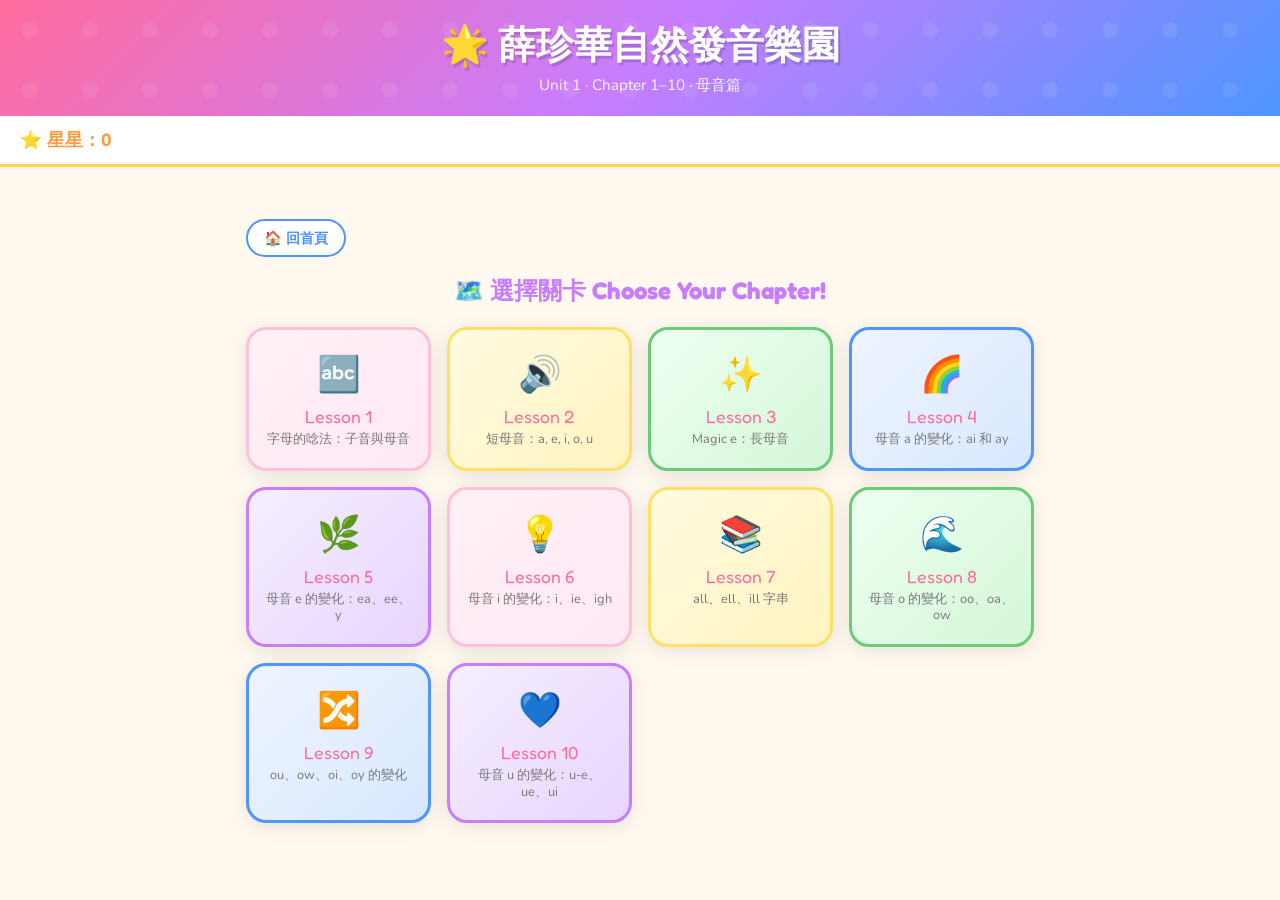
==== ch1-10.html @ bdc43578 "Add files via upload" ====
<!DOCTYPE html>
<html lang="zh-TW">
<head>
<meta charset="UTF-8">
<meta name="viewport" content="width=device-width, initial-scale=1.0">
<title>Unit 1 · Ch1–10 · 薛珍華自然發音</title>
<link href="https://fonts.googleapis.com/css2?family=Nunito:wght@400;600;700;800;900&family=Fredoka+One&display=swap" rel="stylesheet">
<link rel="stylesheet" href="style.css">
</head>
<body>
<header>
  <h1>🌟 薛珍華自然發音樂園</h1>
  <p>Unit 1 · Chapter 1–10 · 母音篇</p>
</header>
<div id="progress-bar">
  <span class="star-count">⭐ 星星：<span id="star-num">0</span></span>
  <div class="progress-stars" id="progress-stars"></div>
</div>
<div id="screen-map" class="screen active">
  <div id="lesson-map">
    <a href="index.html" class="home-link">🏠 回首頁</a>
    <h2>🗺️ 選擇關卡 Choose Your Chapter!</h2>
    <div class="lesson-grid" id="lesson-grid"></div>
  </div>
</div>
<div id="screen-lesson" class="screen">
  <a href="index.html" class="home-link">🏠 首頁</a>
  <button class="back-btn" onclick="showMap()">← 返回關卡地圖</button>
  <div id="lesson-content"></div>
</div>
<script src="data_xue_ch1_10.js"></script>
<script src="engine_core.js"></script>
</body>
</html>
---- style.css ----
:root {
    --pink: #FF6B9D;
    --yellow: #FFD93D;
    --green: #6BCB77;
    --blue: #4D96FF;
    --purple: #C77DFF;
    --orange: #FF9A3C;
    --bg: #FFF9F0;
    --card: #FFFFFF;
    --text: #3A3A5C;
    --light: #F0F4FF;
    --shadow: 0 4px 20px rgba(0,0,0,0.1);
    --radius: 20px;
  }

  * { box-sizing: border-box; margin: 0; padding: 0; }

  body {
    font-family: 'Nunito', sans-serif;
    background: var(--bg);
    color: var(--text);
    min-height: 100vh;
    overflow-x: hidden;
  }

  /* ── Header ── */
  header {
    background: linear-gradient(135deg, #FF6B9D 0%, #C77DFF 50%, #4D96FF 100%);
    padding: 20px 24px;
    text-align: center;
    position: relative;
    overflow: hidden;
  }
  header::before {
    content: '';
    position: absolute; inset: 0;
    background: url("data:image/svg+xml,%3Csvg width='60' height='60' viewBox='0 0 60 60' xmlns='http://www.w3.org/2000/svg'%3E%3Cg fill='none' fill-rule='evenodd'%3E%3Cg fill='%23ffffff' fill-opacity='0.08'%3E%3Ccircle cx='30' cy='30' r='8'/%3E%3C/g%3E%3C/g%3E%3C/svg%3E") repeat;
  }
  header h1 {
    font-family: 'Fredoka One', cursive;
    font-size: clamp(1.6rem, 5vw, 2.4rem);
    color: white;
    text-shadow: 2px 3px 0 rgba(0,0,0,0.15);
    position: relative;
  }
  header p {
    color: rgba(255,255,255,0.9);
    font-size: 0.95rem;
    margin-top: 4px;
    position: relative;
  }

  /* ── Stars / Progress ── */
  #progress-bar {
    background: white;
    padding: 12px 20px;
    display: flex;
    align-items: center;
    gap: 10px;
    border-bottom: 3px solid var(--yellow);
    flex-wrap: wrap;
  }
  .star-count { font-size: 1.1rem; font-weight: 800; color: var(--orange); }
  .progress-stars { display: flex; gap: 4px; flex-wrap: wrap; }
  .star { font-size: 1.3rem; filter: grayscale(1); transition: all 0.3s; }
  .star.earned { filter: none; transform: scale(1.1); }

  /* ── Lesson Map ── */
  #lesson-map {
    padding: 28px 20px;
    max-width: 900px;
    margin: 0 auto;
  }
  #lesson-map h2 {
    font-family: 'Fredoka One', cursive;
    font-size: 1.5rem;
    color: var(--purple);
    margin-bottom: 20px;
    text-align: center;
  }
  .lesson-grid {
    display: grid;
    grid-template-columns: repeat(auto-fill, minmax(160px, 1fr));
    gap: 16px;
  }
  .lesson-card {
    background: var(--card);
    border-radius: var(--radius);
    padding: 20px 16px;
    text-align: center;
    cursor: pointer;
    border: 3px solid transparent;
    box-shadow: var(--shadow);
    transition: all 0.25s cubic-bezier(.34,1.56,.64,1);
    position: relative;
    overflow: hidden;
  }
  .lesson-card:hover { transform: translateY(-6px) scale(1.03); }
  .lesson-card.locked { opacity: 0.5; cursor: not-allowed; }
  .lesson-card.done { border-color: var(--green); }
  .lesson-card .lesson-emoji { font-size: 2.2rem; display: block; margin-bottom: 8px; }
  .lesson-card .lesson-num {
    font-family: 'Fredoka One', cursive;
    font-size: 1.1rem;
    color: var(--pink);
  }
  .lesson-card .lesson-title { font-size: 0.8rem; color: #777; margin-top: 4px; line-height: 1.3; }
  .lesson-card .done-badge {
    position: absolute; top: 8px; right: 8px;
    font-size: 1rem;
  }
  .lesson-card[data-color="0"] { background: linear-gradient(135deg, #fff0f6, #ffe8f5); border-color: #ffc0d9; }
  .lesson-card[data-color="1"] { background: linear-gradient(135deg, #fffbe0, #fff3c0); border-color: #ffe066; }
  .lesson-card[data-color="2"] { background: linear-gradient(135deg, #edfff0, #d4f7d9); border-color: #6bcb77; }
  .lesson-card[data-color="3"] { background: linear-gradient(135deg, #eef4ff, #d9e8ff); border-color: #4d96ff; }
  .lesson-card[data-color="4"] { background: linear-gradient(135deg, #f5eeff, #e8d5ff); border-color: #c77dff; }

  /* ── Screen: Lesson Intro ── */
  .screen { display: none; max-width: 860px; margin: 0 auto; padding: 24px 16px; }
  .screen.active { display: block; }

  .back-btn {
    background: white;
    border: 2.5px solid var(--pink);
    color: var(--pink);
    font-family: 'Nunito', sans-serif;
    font-weight: 800;
    font-size: 0.95rem;
    padding: 8px 18px;
    border-radius: 50px;
    cursor: pointer;
    margin-bottom: 20px;
    transition: all 0.2s;
    display: inline-flex;
    align-items: center;
    gap: 6px;
  }
  .back-btn:hover { background: var(--pink); color: white; }

  .lesson-header {
    text-align: center;
    margin-bottom: 28px;
  }
  .lesson-header .big-emoji { font-size: 3.5rem; }
  .lesson-header h2 {
    font-family: 'Fredoka One', cursive;
    font-size: 2rem;
    background: linear-gradient(135deg, var(--pink), var(--purple));
    -webkit-background-clip: text;
    -webkit-text-fill-color: transparent;
    margin: 8px 0 4px;
  }
  .lesson-header p { color: #888; font-size: 0.9rem; }

  /* ── Topic Tabs ── */
  .topic-tabs {
    display: flex;
    gap: 10px;
    flex-wrap: wrap;
    justify-content: center;
    margin-bottom: 24px;
  }
  .topic-tab {
    padding: 10px 20px;
    border-radius: 50px;
    border: 2.5px solid #e0e0e0;
    background: white;
    cursor: pointer;
    font-family: 'Nunito', sans-serif;
    font-weight: 700;
    font-size: 0.9rem;
    transition: all 0.2s;
    color: #666;
  }
  .topic-tab.active, .topic-tab:hover {
    border-color: var(--pink);
    background: var(--pink);
    color: white;
  }

  /* ── Rule Box ── */
  .rule-box {
    background: linear-gradient(135deg, #fff9e6, #fff3cc);
    border: 3px solid var(--yellow);
    border-radius: var(--radius);
    padding: 18px 20px;
    margin-bottom: 24px;
  }
  .rule-box h3 {
    font-family: 'Fredoka One', cursive;
    font-size: 1.1rem;
    color: #b07800;
    margin-bottom: 10px;
    display: flex;
    align-items: center;
    gap: 8px;
  }
  .rule-box ul { list-style: none; }
  .rule-box ul li {
    padding: 5px 0;
    padding-left: 24px;
    position: relative;
    font-size: 0.92rem;
    line-height: 1.6;
    color: var(--text);
  }
  .rule-box ul li::before { content: '✏️'; position: absolute; left: 0; }

  /* ── Word Cards ── */
  .words-section h3 {
    font-family: 'Fredoka One', cursive;
    font-size: 1.2rem;
    color: var(--blue);
    margin-bottom: 14px;
    display: flex;
    align-items: center;
    gap: 8px;
  }
  .words-grid {
    display: grid;
    grid-template-columns: repeat(auto-fill, minmax(140px, 1fr));
    gap: 14px;
    margin-bottom: 28px;
  }
  .word-card {
    background: white;
    border-radius: 16px;
    padding: 14px 10px;
    text-align: center;
    box-shadow: 0 3px 12px rgba(0,0,0,0.08);
    cursor: pointer;
    border: 2.5px solid transparent;
    transition: all 0.2s;
    position: relative;
  }
  .word-card:hover, .word-card:focus {
    border-color: var(--pink);
    transform: translateY(-3px);
    box-shadow: 0 6px 20px rgba(255,107,157,0.2);
  }
  .word-card .word-img {
    width: 80px; height: 80px;
    object-fit: cover;
    border-radius: 10px;
    margin-bottom: 8px;
    background: #f0f0f0;
  }
  .word-card .word-img-placeholder {
    width: 80px; height: 80px;
    border-radius: 10px;
    margin: 0 auto 8px;
    background: linear-gradient(135deg, #f0f0ff, #e8e0ff);
    display: flex;
    align-items: center;
    justify-content: center;
    font-size: 2.5rem;
  }
  .word-card .word-text {
    font-family: 'Fredoka One', cursive;
    font-size: 1.25rem;
    color: var(--text);
    display: block;
    margin-bottom: 3px;
  }
  .word-card .word-highlight {
    color: var(--pink);
  }
  .word-card .word-zh { font-size: 0.78rem; color: #999; }
  .word-card .sound-btn {
    position: absolute; top: 8px; right: 8px;
    background: var(--yellow);
    border: none;
    border-radius: 50%;
    width: 28px; height: 28px;
    font-size: 0.9rem;
    cursor: pointer;
    display: flex;
    align-items: center;
    justify-content: center;
    transition: transform 0.15s;
  }
  .word-card .sound-btn:hover { transform: scale(1.2); }
  .word-card.playing { border-color: var(--green); animation: pulse 0.5s; }
  @keyframes pulse {
    0%, 100% { transform: scale(1); }
    50% { transform: scale(1.05); }
  }

  /* ── Practice Quiz ── */
  .practice-section {
    background: linear-gradient(135deg, #eef4ff, #e8d5ff);
    border-radius: var(--radius);
    padding: 22px;
    margin-bottom: 24px;
  }
  .practice-section h3 {
    font-family: 'Fredoka One', cursive;
    font-size: 1.2rem;
    color: var(--purple);
    margin-bottom: 16px;
    display: flex;
    align-items: center;
    gap: 8px;
  }
  .quiz-feedback { text-align: center; font-size: 1.3rem; font-weight: 800; min-height: 36px; }
  .quiz-choices {
    display: grid;
    grid-template-columns: 1fr 1fr;
    gap: 10px;
    margin-bottom: 14px;
  }
  .quiz-choice {
    padding: 14px;
    background: white;
    border: 2.5px solid #e0e0e0;
    border-radius: 14px;
    font-size: 1.15rem;
    font-weight: 700;
    cursor: pointer;
    transition: all 0.2s;
    text-align: center;
    font-family: 'Fredoka One', cursive;
  }
  .quiz-choice:hover { border-color: var(--blue); background: #eef4ff; }
  .quiz-choice.correct { border-color: var(--green); background: #edfff0; color: var(--green); }
  .quiz-choice.wrong { border-color: var(--pink); background: #fff0f6; color: var(--pink); }
  .quiz-feedback.correct { color: var(--green); }
  .quiz-feedback.wrong { color: var(--pink); }
  .quiz-nav { display: flex; justify-content: center; gap: 12px; margin-top: 12px; }
  .btn-primary {
    background: linear-gradient(135deg, var(--pink), var(--purple));
    color: white;
    border: none;
    border-radius: 50px;
    padding: 12px 28px;
    font-family: 'Nunito', sans-serif;
    font-weight: 800;
    font-size: 1rem;
    cursor: pointer;
    transition: all 0.2s;
    box-shadow: 0 4px 12px rgba(255,107,157,0.3);
  }
  .btn-primary:hover { transform: translateY(-2px); box-shadow: 0 6px 18px rgba(255,107,157,0.4); }
  .btn-secondary {
    background: white;
    color: var(--blue);
    border: 2.5px solid var(--blue);
    border-radius: 50px;
    padding: 12px 28px;
    font-family: 'Nunito', sans-serif;
    font-weight: 800;
    font-size: 1rem;
    cursor: pointer;
    transition: all 0.2s;
  }
  .btn-secondary:hover { background: var(--blue); color: white; }

  /* ── Story Book ── */
  .storybook {
    background: linear-gradient(135deg, #fffbe6, #fff3cc);
    border: 3px solid var(--yellow);
    border-radius: var(--radius);
    padding: 24px;
    margin-top: 10px;
  }
  .storybook h3 {
    font-family: 'Fredoka One', cursive;
    font-size: 1.3rem;
    color: #b07800;
    margin-bottom: 6px;
  }
  .storybook .story-subtitle { font-size: 0.85rem; color: #b07800; margin-bottom: 16px; }
  .story-page {
    background: white;
    border-radius: 14px;
    padding: 18px;
    margin-bottom: 12px;
    border-left: 4px solid var(--yellow);
    cursor: pointer;
    transition: all 0.2s;
  }
  .story-page:hover { transform: translateX(4px); }
  .story-page .story-line {
    font-family: 'Fredoka One', cursive;
    font-size: 1.15rem;
    line-height: 1.8;
    color: var(--text);
  }
  .story-page .story-line .highlight-word {
    color: var(--pink);
    cursor: pointer;
    text-decoration: underline dotted;
  }
  .story-page .story-line .highlight-word:hover { color: var(--purple); }
  .story-page .story-zh {
    font-size: 0.82rem;
    color: #999;
    margin-top: 6px;
    line-height: 1.6;
  }
  .story-read-btn {
    background: var(--orange);
    color: white;
    border: none;
    border-radius: 50px;
    padding: 10px 22px;
    font-family: 'Nunito', sans-serif;
    font-weight: 800;
    cursor: pointer;
    font-size: 0.9rem;
    margin-right: 8px;
    transition: all 0.2s;
  }
  .story-read-btn:hover { background: #e07800; transform: scale(1.05); }

  /* ── Congrats ── */
  .congrats-box {
    text-align: center;
    padding: 28px;
    background: linear-gradient(135deg, #fff0f6, #f5eeff);
    border-radius: var(--radius);
    border: 3px solid var(--purple);
    margin: 20px 0;
    display: none;
  }
  .congrats-box.show { display: block; animation: bounce 0.5s; }
  @keyframes bounce {
    0% { transform: scale(0.7); } 60% { transform: scale(1.08); } 100% { transform: scale(1); }
  }
  .congrats-box .big-star { font-size: 4rem; }
  .congrats-box h3 {
    font-family: 'Fredoka One', cursive;
    font-size: 1.5rem;
    color: var(--purple);
    margin: 10px 0 6px;
  }
  .congrats-box p { color: #666; font-size: 0.9rem; }

  /* ── Phoneme Badge ── */
  .phoneme-badge {
    display: inline-block;
    background: var(--pink);
    color: white;
    font-family: 'Fredoka One', cursive;
    font-size: 1.1rem;
    padding: 4px 14px;
    border-radius: 50px;
    margin: 4px;
    cursor: pointer;
    transition: transform 0.15s;
  }
  .phoneme-badge:hover { transform: scale(1.1); }

  /* ── Responsive ── */
  @media (max-width: 480px) {
    .words-grid { grid-template-columns: repeat(2, 1fr); }
    .quiz-choices { grid-template-columns: 1fr; }
    .quiz-word-display { font-size: 2rem; }
  }

  /* ── Lesson Nav ── */
  .lesson-nav-dots {
    display: flex;
    justify-content: center;
    gap: 8px;
    margin-bottom: 20px;
  }
  .nav-dot {
    width: 32px; height: 32px;
    border-radius: 50%;
    border: 2px solid #ddd;
    background: #f5f5f5;
    cursor: pointer;
    font-weight: 800;
    font-size: 0.85rem;
    transition: all 0.2s;
    display: flex;
    align-items: center;
    justify-content: center;
    color: #aaa;
  }
  .nav-dot.active { background: var(--pink); border-color: var(--pink); color: white; }
  .nav-dot.done { background: var(--green); border-color: var(--green); color: white; }

  /* ── Word Group Boxes (regular vs exceptions) ── */
  .word-group-box {
    border: 3px solid #ddd;
    border-radius: 16px;
    padding: 16px;
    margin-bottom: 18px;
  }
  .word-group-label {
    font-family: 'Fredoka One', cursive;
    font-size: 1.05rem;
    color: var(--text);
    margin-bottom: 4px;
  }
  .word-group-note {
    font-size: 0.82rem;
    color: #777;
    margin-bottom: 12px;
    line-height: 1.5;
  }
  /* Exception cards are wider to accommodate the note */
  .word-card.has-note {
    grid-column: span 2;
    display: flex;
    flex-direction: row;
    align-items: flex-start;
    gap: 12px;
    text-align: left;
    padding: 14px;
  }
  .word-card.has-note .word-img-placeholder,
  .word-card.has-note img.word-img {
    flex-shrink: 0;
  }
  .word-card.has-note .sound-btn {
    position: static;
    margin-left: auto;
    align-self: flex-start;
  }
  .word-exception-note {
    font-size: 0.78rem;
    color: #b07800;
    background: #fffbe6;
    border-radius: 8px;
    padding: 5px 8px;
    margin-top: 5px;
    line-height: 1.5;
  }
  /* img error fallback */
  img.word-img { display: block; }

  /* ── Syllable Break ── */
  .word-syllable {
    display: block;
    font-size: 0.78rem;
    color: var(--blue);
    font-weight: 800;
    letter-spacing: 2px;
    margin-top: 1px;
  }

  /* ── Quiz Image ── */
  .quiz-img-area {
    display: flex;
    align-items: center;
    justify-content: center;
    gap: 18px;
    background: white;
    border-radius: 14px;
    padding: 16px;
    margin-bottom: 12px;
  }
  .quiz-img-placeholder {
    width: 90px; height: 90px;
    border-radius: 12px;
    background: linear-gradient(135deg, #f0f0ff, #e8e0ff);
    display: flex;
    align-items: center;
    justify-content: center;
    font-size: 3rem;
    flex-shrink: 0;
  }
  .quiz-img-placeholder img {
    width: 90px; height: 90px;
    object-fit: cover;
    border-radius: 12px;
  }
  .quiz-word-block {
    text-align: center;
  }
  .quiz-word-display {
    font-family: 'Fredoka One', cursive;
    font-size: 2.4rem;
    color: var(--text);
    letter-spacing: 4px;
    cursor: pointer;
  }
  .quiz-word-display:hover { color: var(--pink); }
  .quiz-hint { font-size: 0.85rem; color: #aaa; margin-top: 4px; }
</style>

/* ── Index Page: Unit Cards ── */
.unit-grid {
  display: grid;
  grid-template-columns: repeat(auto-fill, minmax(220px, 1fr));
  gap: 20px;
  max-width: 900px;
  margin: 0 auto;
  padding: 28px 20px;
}
.unit-card {
  background: white;
  border-radius: var(--radius);
  padding: 24px 20px;
  text-align: center;
  box-shadow: var(--shadow);
  cursor: pointer;
  border: 3px solid #eee;
  transition: all 0.25s cubic-bezier(.34,1.56,.64,1);
  text-decoration: none;
  display: block;
  color: var(--text);
}
.unit-card:hover { transform: translateY(-6px) scale(1.03); border-color: var(--pink); }
.unit-card.locked { opacity: 0.45; cursor: not-allowed; pointer-events: none; }
.unit-card .unit-emoji { font-size: 2.8rem; display: block; margin-bottom: 10px; }
.unit-card .unit-title {
  font-family: 'Fredoka One', cursive;
  font-size: 1.2rem;
  color: var(--pink);
  margin-bottom: 6px;
}
.unit-card .unit-lessons { font-size: 0.82rem; color: #999; }
.unit-card .unit-progress {
  margin-top: 10px;
  height: 6px;
  background: #f0f0f0;
  border-radius: 3px;
  overflow: hidden;
}
.unit-card .unit-progress-bar {
  height: 100%;
  background: linear-gradient(90deg, var(--green), var(--blue));
  border-radius: 3px;
  transition: width 0.5s;
}
.unit-card[data-color="0"] { border-color: #ffc0d9; background: linear-gradient(135deg,#fff0f6,#ffe8f5); }
.unit-card[data-color="1"] { border-color: #ffe066; background: linear-gradient(135deg,#fffbe0,#fff3c0); }
.unit-card[data-color="2"] { border-color: #6bcb77; background: linear-gradient(135deg,#edfff0,#d4f7d9); }
.unit-card[data-color="3"] { border-color: #4d96ff; background: linear-gradient(135deg,#eef4ff,#d9e8ff); }
.unit-card[data-color="4"] { border-color: #c77dff; background: linear-gradient(135deg,#f5eeff,#e8d5ff); }

/* ── Home back link ── */
.home-link {
  display: inline-flex; align-items: center; gap: 6px;
  background: white; border: 2.5px solid var(--blue);
  color: var(--blue); font-weight: 800; font-size: 0.9rem;
  padding: 7px 16px; border-radius: 50px;
  text-decoration: none; margin-bottom: 18px;
  transition: all 0.2s;
}
.home-link:hover { background: var(--blue); color: white; }
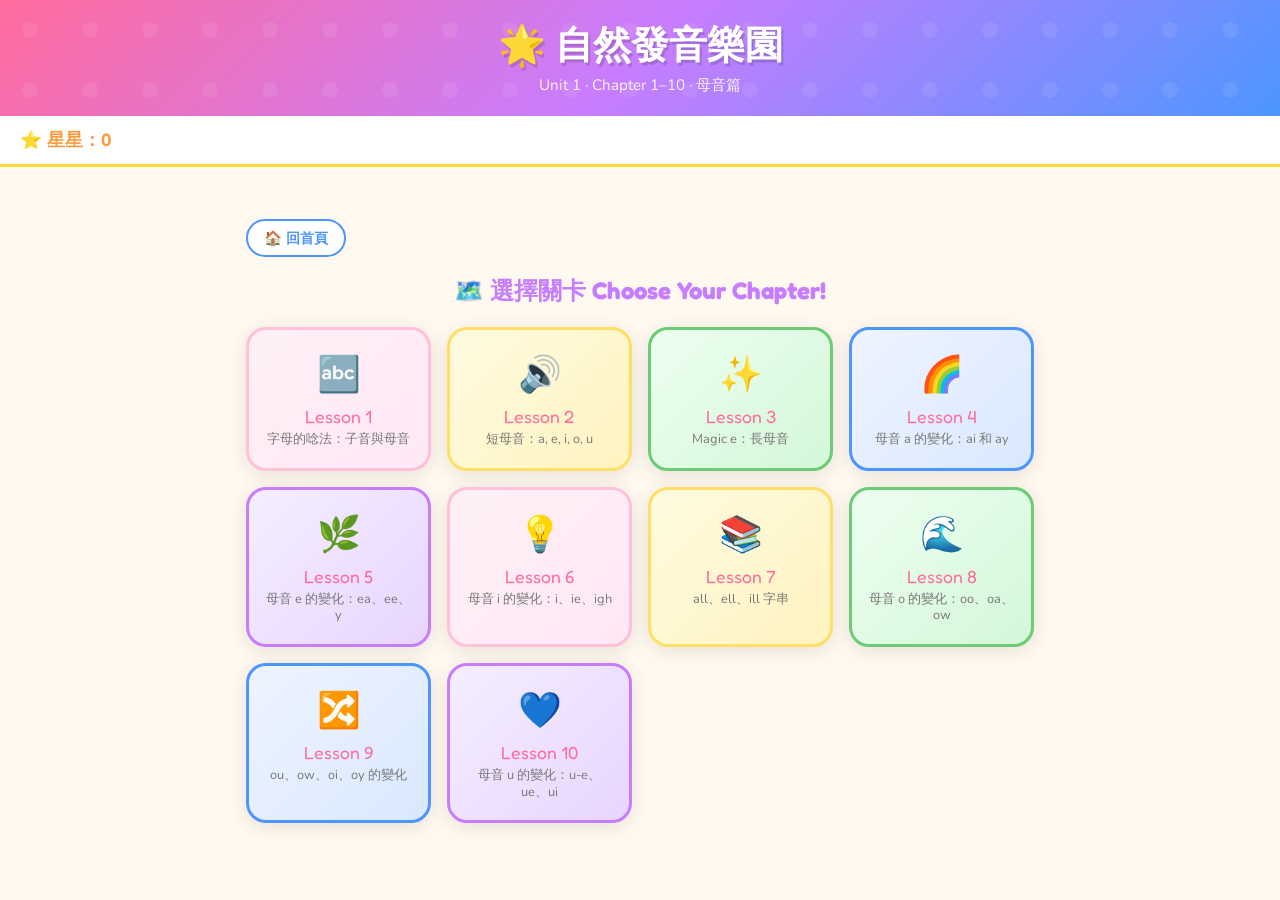
==== commit b3ec9be6: "Update ch1-10.html" ====
--- a/ch1-10.html
+++ b/ch1-10.html
@@ -3,13 +3,13 @@
 <head>
 <meta charset="UTF-8">
 <meta name="viewport" content="width=device-width, initial-scale=1.0">
-<title>Unit 1 · Ch1–10 · 薛珍華自然發音</title>
+<title>Unit 1 · Ch1–10 · 自然發音</title>
 <link href="https://fonts.googleapis.com/css2?family=Nunito:wght@400;600;700;800;900&family=Fredoka+One&display=swap" rel="stylesheet">
 <link rel="stylesheet" href="style.css">
 </head>
 <body>
 <header>
-  <h1>🌟 薛珍華自然發音樂園</h1>
+  <h1>🌟 自然發音樂園</h1>
   <p>Unit 1 · Chapter 1–10 · 母音篇</p>
 </header>
 <div id="progress-bar">
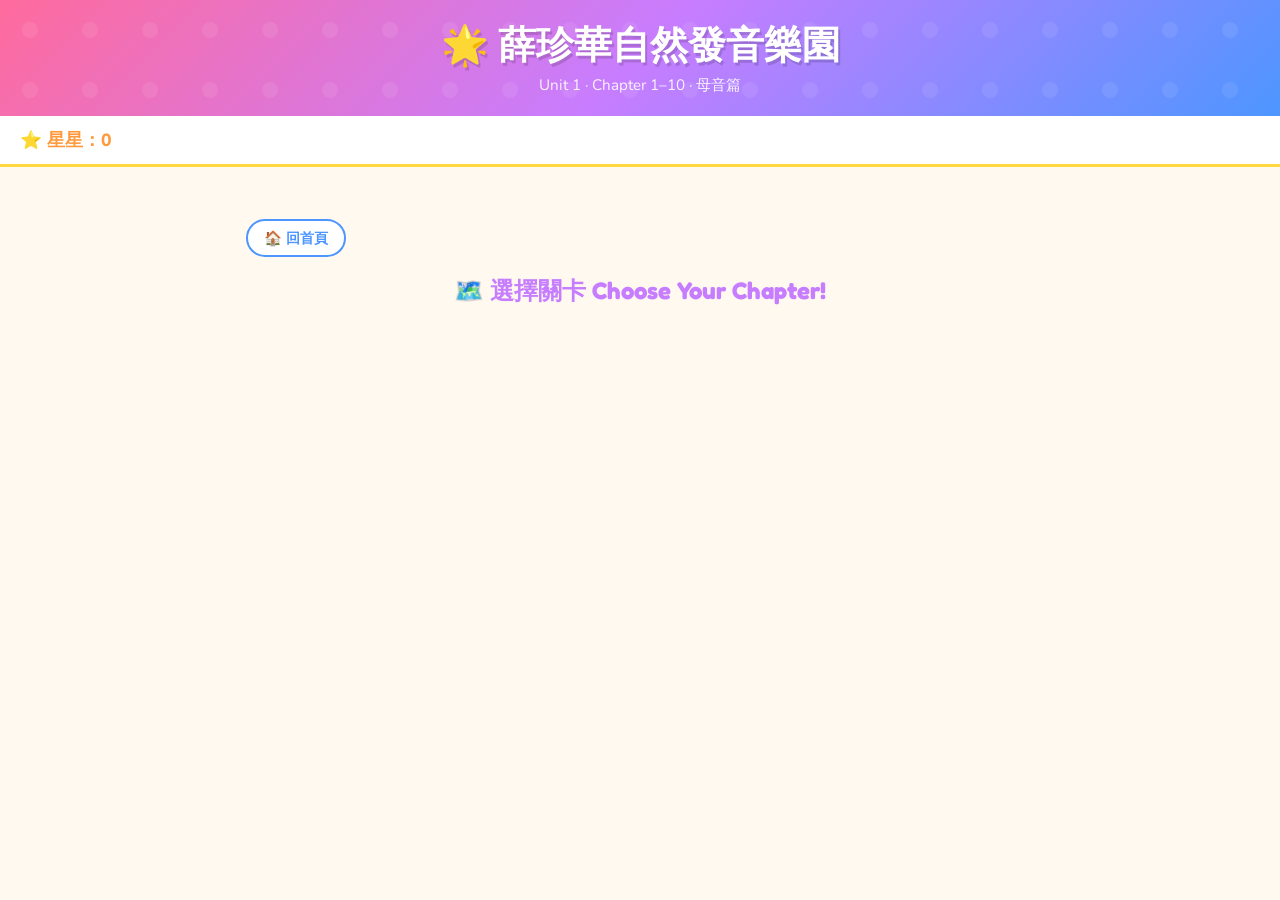
==== commit a63d0f9e: "Add files via upload" ====
--- a/ch1-10.html
+++ b/ch1-10.html
@@ -3,13 +3,13 @@
 <head>
 <meta charset="UTF-8">
 <meta name="viewport" content="width=device-width, initial-scale=1.0">
-<title>Unit 1 · Ch1–10 · 自然發音</title>
+<title>Unit 1 · Ch1–10 · 薛珍華自然發音</title>
 <link href="https://fonts.googleapis.com/css2?family=Nunito:wght@400;600;700;800;900&family=Fredoka+One&display=swap" rel="stylesheet">
 <link rel="stylesheet" href="style.css">
 </head>
 <body>
 <header>
-  <h1>🌟 自然發音樂園</h1>
+  <h1>🌟 薛珍華自然發音樂園</h1>
   <p>Unit 1 · Chapter 1–10 · 母音篇</p>
 </header>
 <div id="progress-bar">
@@ -28,7 +28,8 @@
   <button class="back-btn" onclick="showMap()">← 返回關卡地圖</button>
   <div id="lesson-content"></div>
 </div>
+<script>const STORAGE_KEY="xue_phonics";</script>
 <script src="data_xue_ch1_10.js"></script>
-<script src="engine_core.js"></script>
+<script src="engine_core_v2.js"></script>
 </body>
 </html>
--- a/style.css
+++ b/style.css
@@ -580,6 +580,197 @@
   }
   .quiz-word-display:hover { color: var(--pink); }
   .quiz-hint { font-size: 0.85rem; color: #aaa; margin-top: 4px; }
+
+  /* ── Segmented Speech Display ── */
+  .seg-display {
+    display: flex;
+    align-items: center;
+    justify-content: center;
+    gap: 2px;
+    flex-wrap: wrap;
+    margin: 4px 0;
+    min-height: 24px;
+  }
+  .seg-letter {
+    font-family: 'Fredoka One', cursive;
+    font-size: 1rem;
+    color: var(--blue);
+    padding: 2px 4px;
+    border-radius: 4px;
+    transition: all 0.2s;
+  }
+  .seg-letter.seg-active {
+    background: var(--yellow);
+    color: var(--text);
+    transform: scale(1.3);
+  }
+  .seg-dash {
+    color: #ccc;
+    font-size: 0.8rem;
+  }
+
+  /* ── Phoneme Buttons ── */
+  .phoneme-row {
+    display: flex;
+    align-items: center;
+    justify-content: center;
+    gap: 3px;
+    flex-wrap: wrap;
+    margin: 5px 0 2px;
+  }
+  .ph-btn {
+    background: #f0f4ff;
+    border: 1.5px solid var(--blue);
+    border-radius: 6px;
+    padding: 3px 7px;
+    cursor: pointer;
+    transition: all 0.15s;
+    min-width: 24px;
+  }
+  .ph-btn:hover { background: var(--blue); }
+  .ph-btn:hover .ph-letter { color: white; }
+  .ph-btn.ph-full {
+    background: #fff0f6;
+    border-color: var(--pink);
+  }
+  .ph-btn.ph-full:hover { background: var(--pink); }
+  .ph-letter {
+    font-family: 'Fredoka One', cursive;
+    font-size: 0.85rem;
+    color: var(--blue);
+  }
+  .ph-full .ph-letter { color: var(--pink); }
+  .ph-arrow {
+    font-size: 0.7rem;
+    color: #ccc;
+  }
+
+  /* ── Sound Badge (main phoneme display) ── */
+  .sound-badge-row {
+    display: flex;
+    align-items: center;
+    justify-content: center;
+    gap: 14px;
+    margin-bottom: 18px;
+    flex-wrap: wrap;
+  }
+  .sound-badge-big {
+    font-family: 'Fredoka One', cursive;
+    font-size: 1.8rem;
+    background: linear-gradient(135deg, var(--pink), var(--purple));
+    color: white;
+    border: none;
+    border-radius: 16px;
+    padding: 12px 28px;
+    cursor: pointer;
+    box-shadow: 0 4px 14px rgba(255,107,157,0.3);
+    transition: all 0.2s;
+    letter-spacing: 2px;
+  }
+  .sound-badge-big:hover { transform: scale(1.07); }
+  .sound-badge-label {
+    font-size: 0.9rem;
+    color: #888;
+    line-height: 1.5;
+  }
+
+  /* ── Contrast Section (short vs long) ── */
+  .contrast-section {
+    background: linear-gradient(135deg, #fff9e6, #fff3cc);
+    border: 3px solid var(--yellow);
+    border-radius: var(--radius);
+    padding: 20px;
+    margin-bottom: 24px;
+  }
+  .contrast-section h3 {
+    font-family: 'Fredoka One', cursive;
+    font-size: 1.1rem;
+    color: #b07800;
+    margin-bottom: 4px;
+  }
+  .contrast-grid {
+    display: flex;
+    flex-direction: column;
+    gap: 10px;
+    margin-top: 12px;
+  }
+  .contrast-row {
+    display: flex;
+    align-items: center;
+    gap: 10px;
+    flex-wrap: wrap;
+  }
+  .contrast-card {
+    flex: 1;
+    min-width: 110px;
+    background: white;
+    border-radius: 12px;
+    padding: 12px 10px;
+    text-align: center;
+    cursor: pointer;
+    border: 2.5px solid #e0e0e0;
+    transition: all 0.2s;
+  }
+  .contrast-card:hover { border-color: var(--pink); transform: scale(1.04); }
+  .contrast-word {
+    display: block;
+    font-family: 'Fredoka One', cursive;
+    font-size: 1.4rem;
+  }
+  .short-word { color: var(--blue); }
+  .long-word  { color: var(--pink); }
+  .contrast-label {
+    display: block;
+    font-size: 0.7rem;
+    color: #aaa;
+    margin: 2px 0;
+  }
+  .contrast-zh {
+    display: block;
+    font-size: 0.78rem;
+    color: #999;
+  }
+  .contrast-arrow {
+    font-size: 1.4rem;
+    color: var(--orange);
+    font-weight: 900;
+  }
+
+  /* ── External Links Section ── */
+  .ext-links-section {
+    background: #f0f8ff;
+    border: 2.5px solid var(--blue);
+    border-radius: var(--radius);
+    padding: 16px 18px;
+    margin-bottom: 20px;
+  }
+  .ext-links-section h3 {
+    font-family: 'Fredoka One', cursive;
+    font-size: 1rem;
+    color: var(--blue);
+    margin-bottom: 10px;
+  }
+  .ext-link-card {
+    display: flex;
+    align-items: center;
+    gap: 12px;
+    background: white;
+    border-radius: 10px;
+    padding: 11px 14px;
+    margin-bottom: 8px;
+    text-decoration: none;
+    color: var(--text);
+    border: 1.5px solid #d0e8ff;
+    transition: all 0.2s;
+  }
+  .ext-link-card:hover { border-color: var(--blue); background: #e8f4ff; }
+  .ext-link-icon { font-size: 1.6rem; flex-shrink: 0; }
+  .ext-link-title {
+    font-weight: 800;
+    font-size: 0.92rem;
+    color: var(--blue);
+  }
+  .ext-link-desc { font-size: 0.78rem; color: #999; margin-top: 2px; }
 </style>
 
 /* ── Index Page: Unit Cards ── */
@@ -643,3 +834,101 @@
   transition: all 0.2s;
 }
 .home-link:hover { background: var(--blue); color: white; }
+
+/* ══════════════════════════════════
+   ENGINE v2 追加樣式
+   ══════════════════════════════════ */
+
+/* ── Lesson card: use "Chapter" label ── */
+.lesson-card .lesson-num {
+  font-family: 'Fredoka One', cursive;
+  font-size: 1rem;
+  color: var(--pink);
+}
+
+/* ── Quiz img area (already in main but ensure) ── */
+.quiz-img-area {
+  display: flex; align-items: center; justify-content: center;
+  gap: 18px; background: white; border-radius: 14px;
+  padding: 16px; margin-bottom: 12px;
+}
+.quiz-img-placeholder {
+  width: 90px; height: 90px; border-radius: 12px;
+  background: linear-gradient(135deg,#f0f0ff,#e8e0ff);
+  display: flex; align-items: center; justify-content: center;
+  font-size: 3rem; flex-shrink: 0;
+}
+.quiz-img-placeholder img {
+  width: 90px; height: 90px; object-fit: cover; border-radius: 12px;
+}
+.quiz-word-block { text-align: center; }
+.quiz-word-display {
+  font-family: 'Fredoka One', cursive; font-size: 2.2rem;
+  color: var(--text); letter-spacing: 3px; cursor: pointer;
+}
+.quiz-word-display:hover { color: var(--pink); }
+
+/* ── Quiz choices ── */
+.quiz-choices {
+  display: grid; grid-template-columns: 1fr 1fr;
+  gap: 10px; margin-bottom: 14px;
+}
+.quiz-choice {
+  padding: 13px; background: white;
+  border: 2.5px solid #e0e0e0; border-radius: 14px;
+  font-size: 1.05rem; font-weight: 700; cursor: pointer;
+  transition: all 0.2s; text-align: center;
+  font-family: 'Fredoka One', cursive;
+}
+.quiz-choice:hover { border-color: var(--blue); background: #eef4ff; }
+.quiz-choice.correct { border-color: var(--green); background: #edfff0; color: var(--green); }
+.quiz-choice.wrong   { border-color: var(--pink);  background: #fff0f6; color: var(--pink); }
+.quiz-feedback { text-align:center; font-size:1.2rem; font-weight:800; min-height:34px; }
+.quiz-feedback.correct { color: var(--green); }
+.quiz-feedback.wrong   { color: var(--pink); }
+.quiz-nav { display:flex; justify-content:center; gap:12px; margin-top:10px; }
+
+/* ── Oxford lesson card colors ── */
+.lesson-card[data-color="0"] { background:linear-gradient(135deg,#fff0f6,#ffe8f5); border-color:#ffc0d9; }
+.lesson-card[data-color="1"] { background:linear-gradient(135deg,#fffbe0,#fff3c0); border-color:#ffe066; }
+.lesson-card[data-color="2"] { background:linear-gradient(135deg,#edfff0,#d4f7d9); border-color:#6bcb77; }
+.lesson-card[data-color="3"] { background:linear-gradient(135deg,#eef4ff,#d9e8ff); border-color:#4d96ff; }
+.lesson-card[data-color="4"] { background:linear-gradient(135deg,#f5eeff,#e8d5ff); border-color:#c77dff; }
+
+/* ── word-group-box ── */
+.word-group-box {
+  border: 3px solid #ddd; border-radius: 16px;
+  padding: 14px; margin-bottom: 16px;
+}
+.word-group-label {
+  font-family: 'Fredoka One', cursive; font-size: 1rem;
+  color: var(--text); margin-bottom: 4px;
+}
+.word-group-note { font-size: 0.8rem; color: #777; margin-bottom: 10px; line-height:1.5; }
+.word-card.has-note { grid-column: span 2; display:flex; flex-direction:row;
+  align-items:flex-start; gap:12px; text-align:left; padding:14px; }
+.word-card.has-note .word-img-placeholder,
+.word-card.has-note img.word-img { flex-shrink: 0; }
+.word-card.has-note .sound-btn { position:static; margin-left:auto; align-self:flex-start; }
+.word-exception-note {
+  font-size: 0.76rem; color: #b07800; background: #fffbe6;
+  border-radius: 8px; padding: 5px 8px; margin-top: 5px; line-height: 1.5;
+}
+
+/* ── Syllable break display ── */
+.word-syllable {
+  display: block; font-size: 0.76rem; color: var(--blue);
+  font-weight: 800; letter-spacing: 2px; margin-top: 1px;
+}
+
+/* img fallback */
+img.word-img { display: block; }
+
+/* ── Responsive ── */
+@media (max-width: 480px) {
+  .words-grid { grid-template-columns: repeat(2,1fr); }
+  .quiz-choices { grid-template-columns: 1fr; }
+  .quiz-word-display { font-size: 1.7rem; }
+  .contrast-row { flex-direction: column; align-items: stretch; }
+  .phoneme-row { gap: 2px; }
+}
